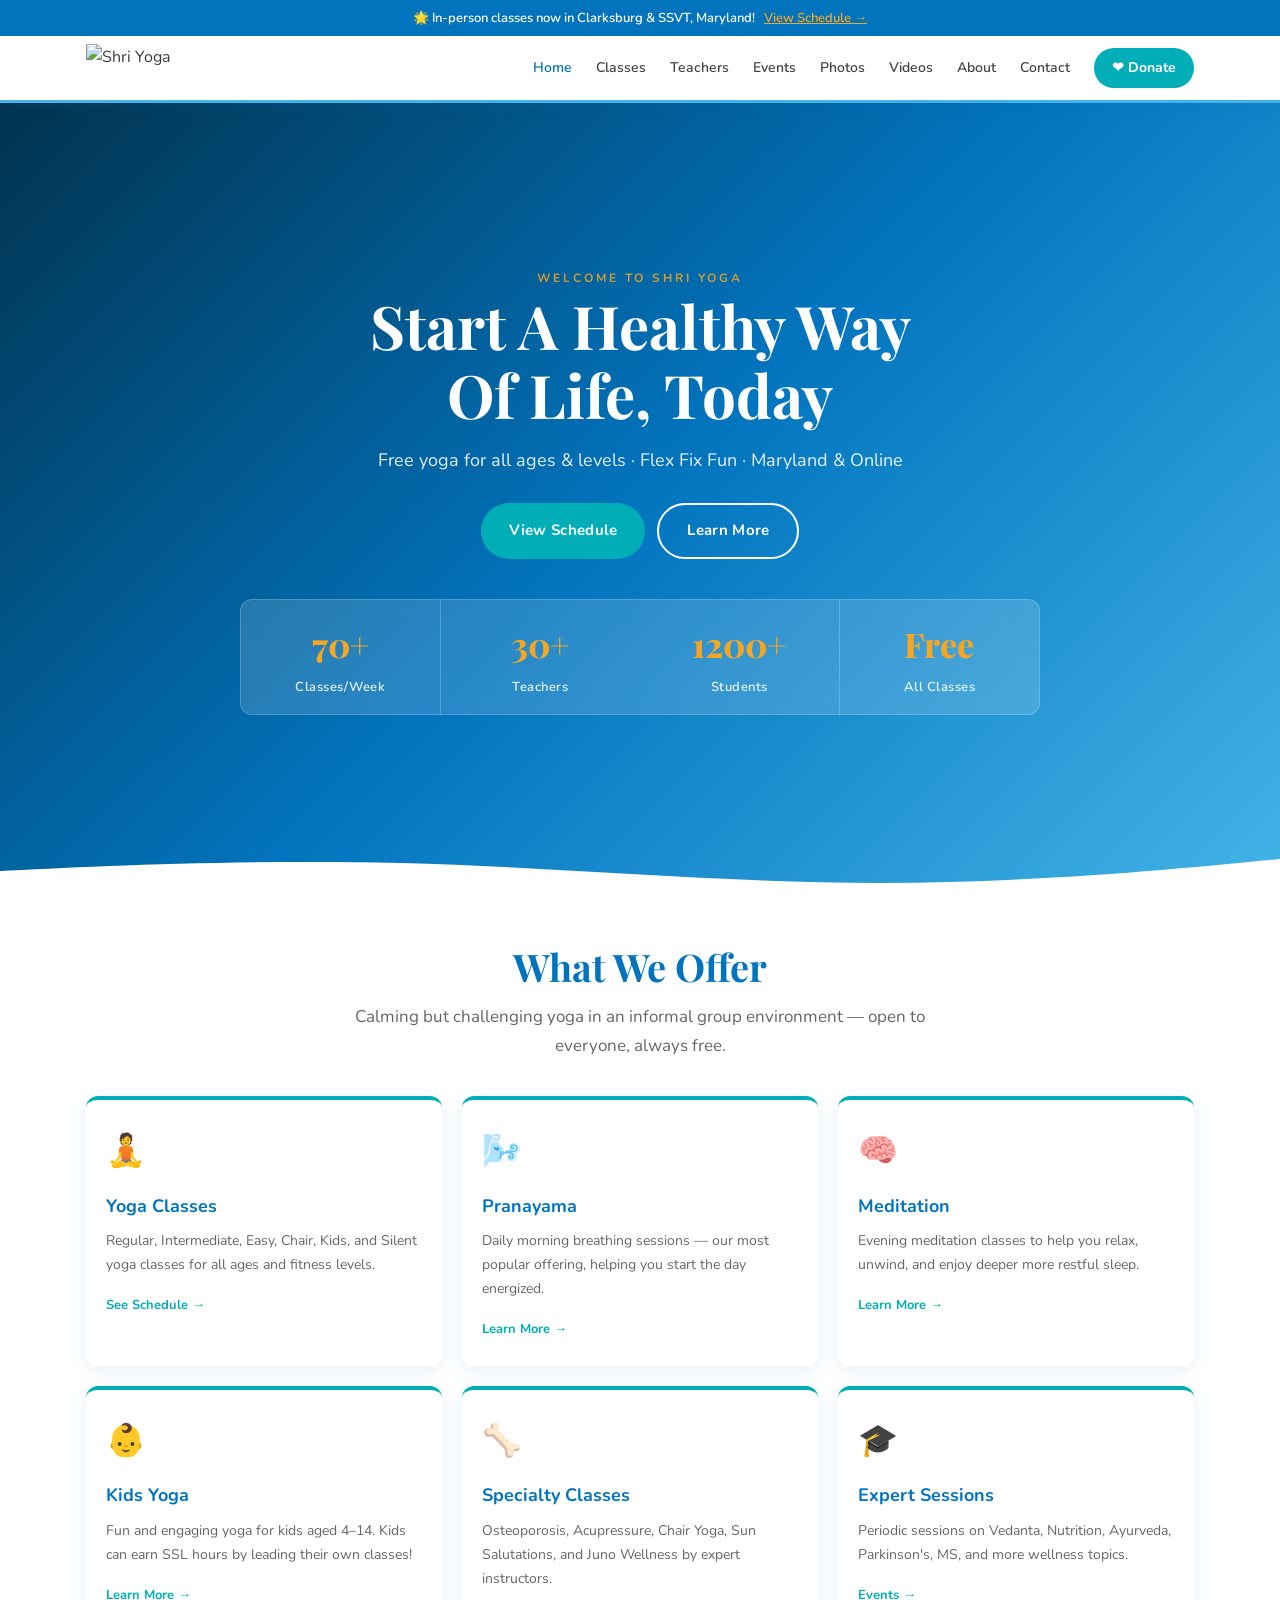
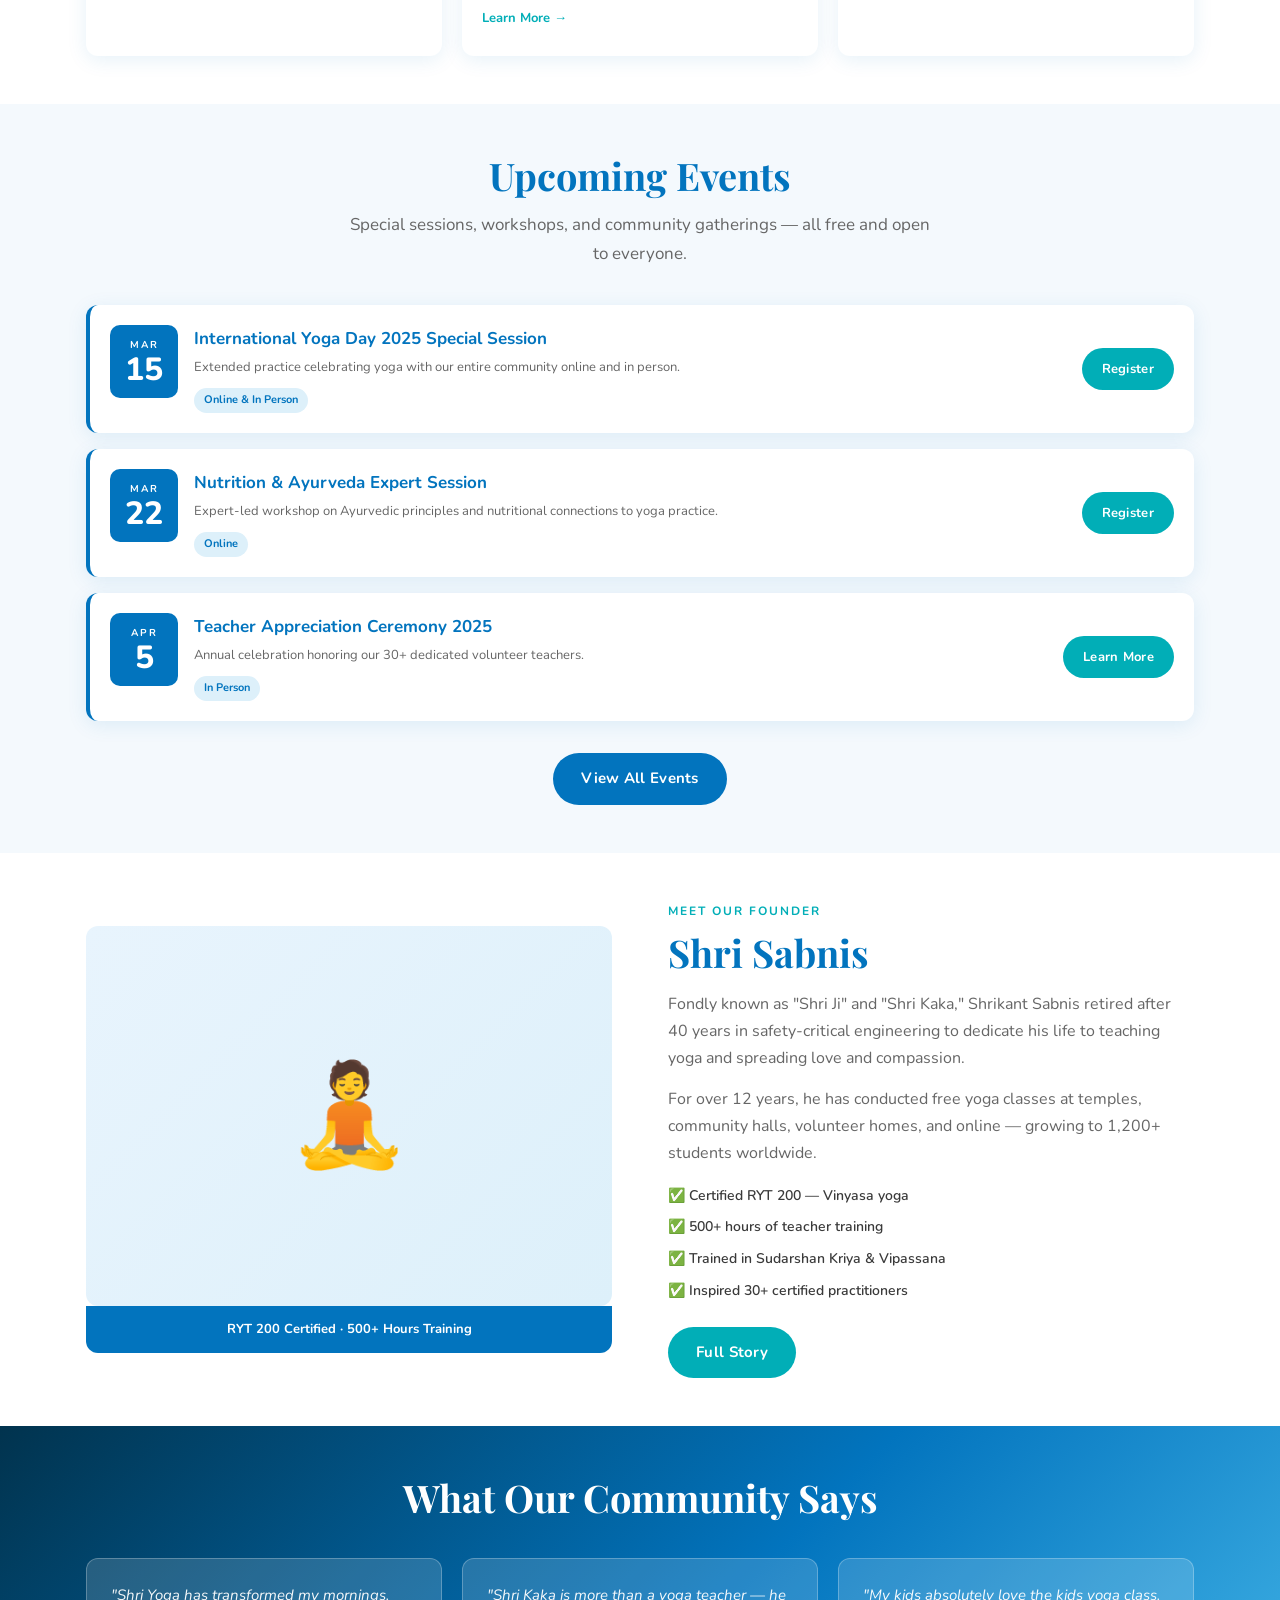
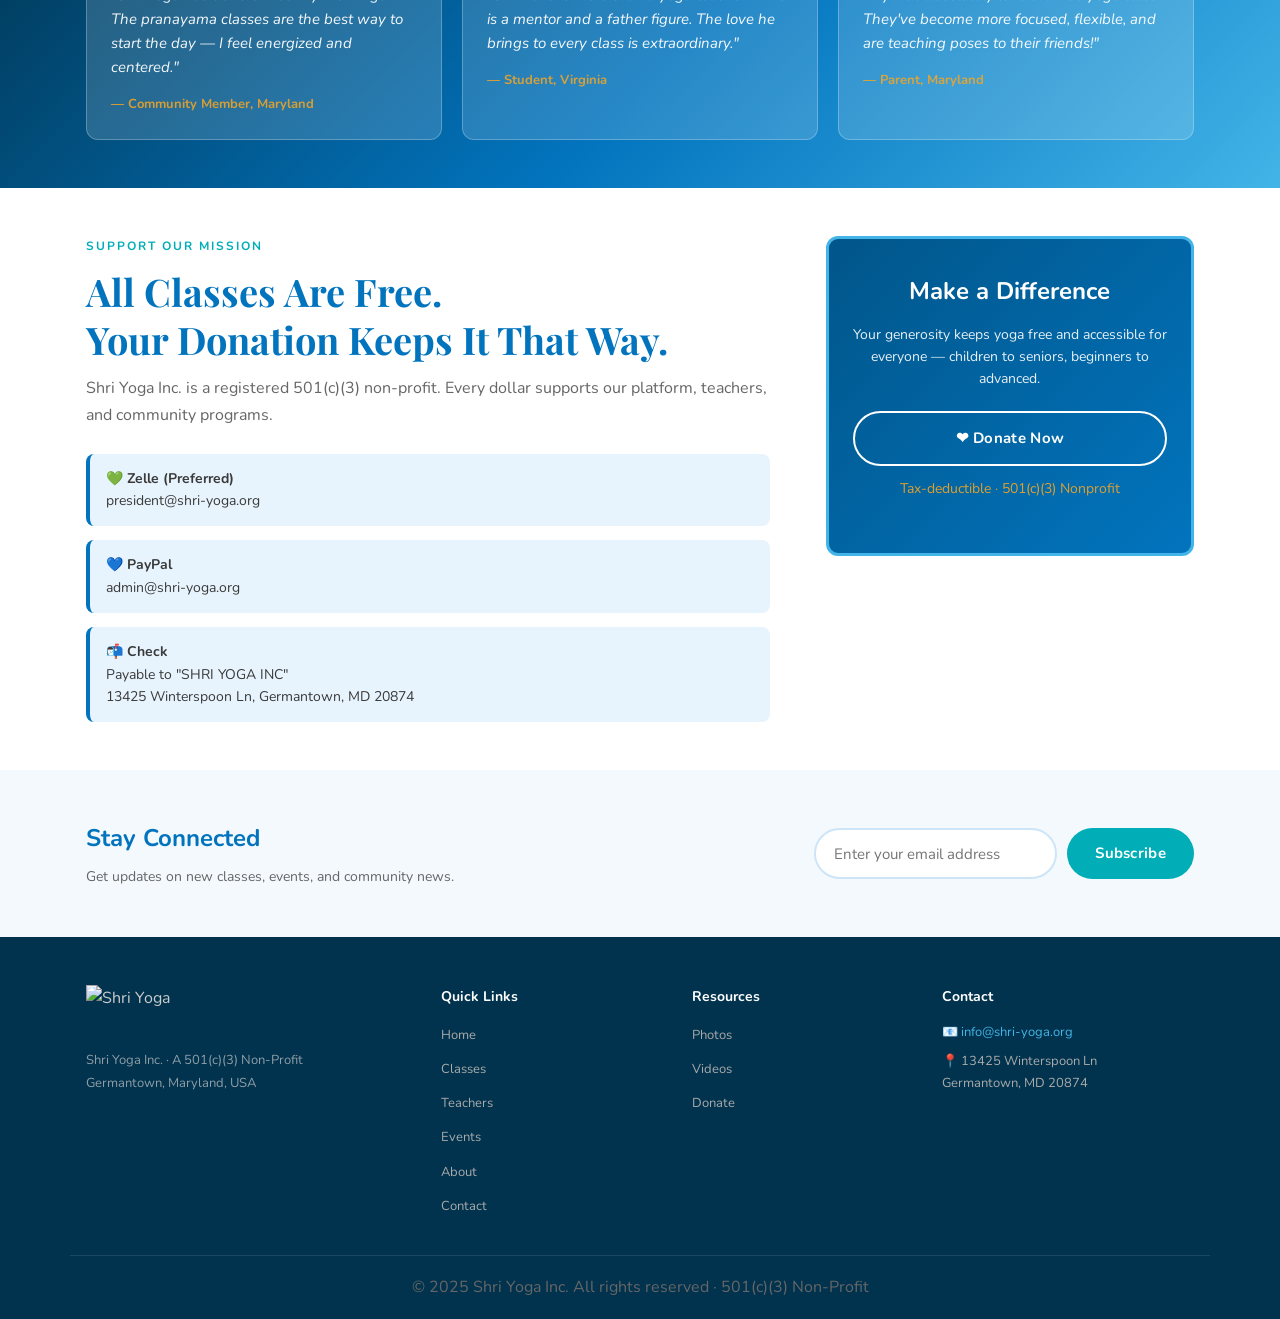
==== index.html @ 31e876ac "Add files via upload" ====
<!DOCTYPE html>
<html lang="en">
<head>
<meta charset="UTF-8">
<meta name="viewport" content="width=device-width, initial-scale=1.0, maximum-scale=5.0">
<meta name="theme-color" content="#0274be">
<title>Home · Flex Fix Fun · Shri Yoga</title>
<link rel="stylesheet" href="styles.css">
<link href="https://fonts.googleapis.com/css2?family=Nunito:wght@400;600;700;800&family=Playfair+Display:wght@400;700&display=swap" rel="stylesheet">

</head>
<body>
<div class="announcement-bar">
  🌟 In-person classes now in Clarksburg &amp; SSVT, Maryland! <a href="classes.html">View Schedule →</a>
</div>
<nav class="navbar" id="navbar">
  <div class="nav-inner">
    <a href="index.html" class="logo"><img src="https://shri-yoga.org/wp-content/uploads/2020/08/ShriYoga-Logo.webp" alt="Shri Yoga"></a>
    <button class="hamburger" id="menuBtn" onclick="toggleMenu()" aria-label="Menu">
      <span></span><span></span><span></span>
    </button>
    <ul class="nav-links" id="navLinks">
      <button class="nav-close" onclick="toggleMenu()">✕</button>
      <li><a href="index.html" onclick="closeMenu()" class="active">Home</a></li><li><a href="classes.html" onclick="closeMenu()">Classes</a></li><li><a href="teachers.html" onclick="closeMenu()">Teachers</a></li><li><a href="events.html" onclick="closeMenu()">Events</a></li><li><a href="photos.html" onclick="closeMenu()">Photos</a></li><li><a href="videos.html" onclick="closeMenu()">Videos</a></li><li><a href="about.html" onclick="closeMenu()">About</a></li><li><a href="contact.html" onclick="closeMenu()">Contact</a></li>
      <li class="nav-donate-li"><a href="index.html#donate" class="nav-donate-btn" onclick="closeMenu()">❤ Donate</a></li>
    </ul>
    <div class="nav-overlay" id="navOverlay" onclick="closeMenu()"></div>
  </div>
</nav>

<section class="hero">
  <div class="hero-content">
    <span class="hero-eyebrow">Welcome to Shri Yoga</span>
    <h1>Start A Healthy Way<br>Of Life, Today</h1>
    <p class="hero-sub">Free yoga for all ages &amp; levels · Flex Fix Fun · Maryland &amp; Online</p>
    <div class="hero-buttons">
      <a href="classes.html" class="btn btn-primary">View Schedule</a>
      <a href="about.html" class="btn btn-outline">Learn More</a>
    </div>
  </div>
  <div class="hero-stats">
    <div class="stat"><span class="stat-num">70+</span><span class="stat-label">Classes/Week</span></div>
    <div class="stat"><span class="stat-num">30+</span><span class="stat-label">Teachers</span></div>
    <div class="stat"><span class="stat-num">1200+</span><span class="stat-label">Students</span></div>
    <div class="stat"><span class="stat-num">Free</span><span class="stat-label">All Classes</span></div>
  </div>
</section>

<section class="section">
  <div class="container">
    <div class="section-header">
      <h2>What We Offer</h2>
      <p>Calming but challenging yoga in an informal group environment — open to everyone, always free.</p>
    </div>
    <div class="card-grid">
      <div class="card"><div class="card-icon">🧘</div><h3>Yoga Classes</h3><p>Regular, Intermediate, Easy, Chair, Kids, and Silent yoga classes for all ages and fitness levels.</p><a href="classes.html" class="card-link">See Schedule →</a></div>
      <div class="card"><div class="card-icon">🌬️</div><h3>Pranayama</h3><p>Daily morning breathing sessions — our most popular offering, helping you start the day energized.</p><a href="classes.html" class="card-link">Learn More →</a></div>
      <div class="card"><div class="card-icon">🧠</div><h3>Meditation</h3><p>Evening meditation classes to help you relax, unwind, and enjoy deeper more restful sleep.</p><a href="classes.html" class="card-link">Learn More →</a></div>
      <div class="card"><div class="card-icon">👶</div><h3>Kids Yoga</h3><p>Fun and engaging yoga for kids aged 4–14. Kids can earn SSL hours by leading their own classes!</p><a href="classes.html" class="card-link">Learn More →</a></div>
      <div class="card"><div class="card-icon">🦴</div><h3>Specialty Classes</h3><p>Osteoporosis, Acupressure, Chair Yoga, Sun Salutations, and Juno Wellness by expert instructors.</p><a href="classes.html" class="card-link">Learn More →</a></div>
      <div class="card"><div class="card-icon">🎓</div><h3>Expert Sessions</h3><p>Periodic sessions on Vedanta, Nutrition, Ayurveda, Parkinson's, MS, and more wellness topics.</p><a href="events.html" class="card-link">Events →</a></div>
    </div>
  </div>
</section>

<section class="section bg-light">
  <div class="container">
    <div class="section-header">
      <h2>Upcoming Events</h2>
      <p>Special sessions, workshops, and community gatherings — all free and open to everyone.</p>
    </div>
    <div class="events-list">
      <div class="event-card">
        <div class="event-date"><span class="event-month">MAR</span><span class="event-day">15</span></div>
        <div class="event-info">
          <h4>International Yoga Day 2025 Special Session</h4>
          <p>Extended practice celebrating yoga with our entire community online and in person.</p>
          <span class="event-tag">Online &amp; In Person</span>
        </div>
        <a href="events.html" class="btn btn-sm btn-primary">Register</a>
      </div>
      <div class="event-card">
        <div class="event-date"><span class="event-month">MAR</span><span class="event-day">22</span></div>
        <div class="event-info">
          <h4>Nutrition &amp; Ayurveda Expert Session</h4>
          <p>Expert-led workshop on Ayurvedic principles and nutritional connections to yoga practice.</p>
          <span class="event-tag">Online</span>
        </div>
        <a href="events.html" class="btn btn-sm btn-primary">Register</a>
      </div>
      <div class="event-card">
        <div class="event-date"><span class="event-month">APR</span><span class="event-day">5</span></div>
        <div class="event-info">
          <h4>Teacher Appreciation Ceremony 2025</h4>
          <p>Annual celebration honoring our 30+ dedicated volunteer teachers.</p>
          <span class="event-tag">In Person</span>
        </div>
        <a href="events.html" class="btn btn-sm btn-primary">Learn More</a>
      </div>
    </div>
    <div class="center-btn"><a href="events.html" class="btn btn-blue">View All Events</a></div>
  </div>
</section>

<section class="section">
  <div class="container">
    <div class="about-split">
      <div class="about-image">
        <div class="about-image-placeholder">🧘</div>
        <div class="about-badge">RYT 200 Certified · 500+ Hours Training</div>
      </div>
      <div class="about-text">
        <span class="eyebrow">Meet Our Founder</span>
        <h2>Shri Sabnis</h2>
        <p>Fondly known as "Shri Ji" and "Shri Kaka," Shrikant Sabnis retired after 40 years in safety-critical engineering to dedicate his life to teaching yoga and spreading love and compassion.</p>
        <p>For over 12 years, he has conducted free yoga classes at temples, community halls, volunteer homes, and online — growing to 1,200+ students worldwide.</p>
        <ul class="about-highlights">
          <li>✅ Certified RYT 200 — Vinyasa yoga</li>
          <li>✅ 500+ hours of teacher training</li>
          <li>✅ Trained in Sudarshan Kriya &amp; Vipassana</li>
          <li>✅ Inspired 30+ certified practitioners</li>
        </ul>
        <a href="about.html" class="btn btn-primary">Full Story</a>
      </div>
    </div>
  </div>
</section>

<section class="section bg-gradient">
  <div class="container">
    <div class="section-header light">
      <h2>What Our Community Says</h2>
    </div>
    <div class="testimonial-grid">
      <div class="testimonial-card"><p>"Shri Yoga has transformed my mornings. The pranayama classes are the best way to start the day — I feel energized and centered."</p><div class="testimonial-author">— Community Member, Maryland</div></div>
      <div class="testimonial-card"><p>"Shri Kaka is more than a yoga teacher — he is a mentor and a father figure. The love he brings to every class is extraordinary."</p><div class="testimonial-author">— Student, Virginia</div></div>
      <div class="testimonial-card"><p>"My kids absolutely love the kids yoga class. They've become more focused, flexible, and are teaching poses to their friends!"</p><div class="testimonial-author">— Parent, Maryland</div></div>
    </div>
  </div>
</section>

<section class="section" id="donate">
  <div class="container">
    <div class="donate-inner">
      <div class="donate-text">
        <span class="eyebrow">Support Our Mission</span>
        <h2>All Classes Are Free.<br>Your Donation Keeps It That Way.</h2>
        <p>Shri Yoga Inc. is a registered 501(c)(3) non-profit. Every dollar supports our platform, teachers, and community programs.</p>
        <div class="donate-methods">
          <div class="donate-method"><strong>💚 Zelle (Preferred)</strong><br>president@shri-yoga.org</div>
          <div class="donate-method"><strong>💙 PayPal</strong><br>admin@shri-yoga.org</div>
          <div class="donate-method"><strong>📬 Check</strong><br>Payable to "SHRI YOGA INC"<br>13425 Winterspoon Ln, Germantown, MD 20874</div>
        </div>
      </div>
      <div>
        <div class="donate-card">
          <h3>Make a Difference</h3>
          <p>Your generosity keeps yoga free and accessible for everyone — children to seniors, beginners to advanced.</p>
          <a href="contact.html" class="btn btn-outline btn-block">❤ Donate Now</a>
          <p class="donate-note">Tax-deductible · 501(c)(3) Nonprofit</p>
        </div>
      </div>
    </div>
  </div>
</section>

<section class="section bg-light">
  <div class="container">
    <div class="newsletter-inner">
      <div>
        <h3>Stay Connected</h3>
        <p>Get updates on new classes, events, and community news.</p>
      </div>
      <form class="newsletter-form" onsubmit="return false;">
        <input type="email" placeholder="Enter your email address" required>
        <a href="#" class="btn btn-primary">Subscribe</a>
      </form>
    </div>
  </div>
</section>


<footer class="footer">
  <div class="container footer-grid">
    <div class="footer-brand">
      <img src="https://shri-yoga.org/wp-content/uploads/2020/08/ShriYoga-Logo.webp" alt="Shri Yoga">
      <p>Shri Yoga Inc. · A 501(c)(3) Non-Profit<br>Germantown, Maryland, USA</p>
    </div>
    <div class="footer-links">
      <h4>Quick Links</h4>
      <ul>
        <li><a href="index.html">Home</a></li>
        <li><a href="classes.html">Classes</a></li>
        <li><a href="teachers.html">Teachers</a></li>
        <li><a href="events.html">Events</a></li>
        <li><a href="about.html">About</a></li>
        <li><a href="contact.html">Contact</a></li>
      </ul>
    </div>
    <div class="footer-links">
      <h4>Resources</h4>
      <ul>
        <li><a href="photos.html">Photos</a></li>
        <li><a href="videos.html">Videos</a></li>
        <li><a href="index.html#donate">Donate</a></li>
      </ul>
    </div>
    <div class="footer-contact">
      <h4>Contact</h4>
      <p>📧 <a href="mailto:info@shri-yoga.org">info@shri-yoga.org</a></p>
      <p>📍 13425 Winterspoon Ln<br>Germantown, MD 20874</p>
    </div>
  </div>
  <div class="footer-bottom">
    <p>© 2025 Shri Yoga Inc. All rights reserved · 501(c)(3) Non-Profit</p>
  </div>
</footer>
<script>
function toggleMenu() {
  const links = document.getElementById('navLinks');
  const overlay = document.getElementById('navOverlay');
  const btn = document.getElementById('menuBtn');
  const open = links.classList.toggle('open');
  overlay.classList.toggle('open', open);
  btn.classList.toggle('active', open);
  document.body.classList.toggle('menu-open', open);
}
function closeMenu() {
  document.getElementById('navLinks').classList.remove('open');
  document.getElementById('navOverlay').classList.remove('open');
  document.getElementById('menuBtn').classList.remove('active');
  document.body.classList.remove('menu-open');
}
</script>
</body></html>
---- styles.css ----
/* ===========================================
   SHRI YOGA - MOBILE-FIRST RESPONSIVE CSS
   Colors: Primary #0274be | Cyan #01aeb7 | Sky #43b4e7
   =========================================== */

/* --- Reset --- */
*,*::before,*::after{box-sizing:border-box;margin:0;padding:0}
html{scroll-behavior:smooth;-webkit-text-size-adjust:100%}
body{font-family:'Nunito',sans-serif;color:#3a3a3a;background:#fff;line-height:1.7;overflow-x:hidden}
img{max-width:100%;height:auto;display:block}
a{text-decoration:none;color:inherit}
ul{list-style:none}
button{cursor:pointer}

/* --- CSS Variables --- */
:root{
  --primary:#0274be;
  --primary-dark:#01568a;
  --primary-xdark:#01334e;
  --primary-light:#e8f4fd;
  --cyan:#01aeb7;
  --cyan-dark:#018a92;
  --cyan-light:#e0f7f8;
  --sky:#43b4e7;
  --sky-light:#ddf0fa;
  --orange:#f5a623;
  --green:#5baa4a;
  --text:#3a3a3a;
  --text-light:#666;
  --bg-light:#f4f9fd;
  --white:#fff;
  --radius:12px;
  --radius-sm:8px;
  --shadow:0 4px 20px rgba(2,116,190,0.10);
  --shadow-md:0 8px 32px rgba(2,116,190,0.15);
  --nav-h:64px;
}

/* --- Utilities --- */
.container{width:100%;max-width:1140px;margin:0 auto;padding:0 16px}
.section{padding:48px 0}
.bg-light{background:var(--bg-light)}
.bg-gradient{background:linear-gradient(135deg,var(--primary-xdark) 0%,var(--primary) 55%,var(--sky) 100%);color:#fff}
.text-center{text-align:center}
.center-btn{text-align:center;margin-top:32px}
.eyebrow{font-size:12px;font-weight:700;letter-spacing:2px;text-transform:uppercase;color:var(--cyan);margin-bottom:8px;display:block}

/* --- Typography (fluid) --- */
h1{font-family:'Playfair Display',serif;font-size:clamp(28px,7vw,60px);line-height:1.15}
h2{font-family:'Playfair Display',serif;font-size:clamp(22px,5vw,38px);color:var(--primary);line-height:1.25}
h3{font-size:clamp(18px,4vw,24px);font-weight:700}
h4{font-size:clamp(15px,3.5vw,20px);font-weight:700}
p{font-size:clamp(14px,2.5vw,16px)}

/* --- Buttons --- */
.btn{display:inline-flex;align-items:center;justify-content:center;padding:13px 28px;border-radius:50px;font-weight:700;font-size:15px;letter-spacing:0.3px;transition:all .3s;border:none;min-height:48px;white-space:nowrap}
.btn-primary{background:var(--cyan);color:#fff}
.btn-primary:hover{background:var(--cyan-dark);transform:translateY(-2px);box-shadow:0 6px 20px rgba(1,174,183,.35)}
.btn-blue{background:var(--primary);color:#fff}
.btn-blue:hover{background:var(--primary-dark);transform:translateY(-2px);box-shadow:0 6px 20px rgba(2,116,190,.35)}
.btn-outline{background:transparent;color:#fff;border:2px solid #fff}
.btn-outline:hover{background:#fff;color:var(--primary)}
.btn-outline-blue{background:transparent;color:var(--primary);border:2px solid var(--primary)}
.btn-outline-blue:hover{background:var(--primary);color:#fff}
.btn-sm{padding:10px 20px;font-size:13px;min-height:40px}
.btn-block{width:100%;display:flex}

/* --- Section Header --- */
.section-header{text-align:center;margin-bottom:36px}
.section-header h2{margin-bottom:12px}
.section-header p{color:var(--text-light);max-width:580px;margin:0 auto;font-size:clamp(14px,2.5vw,17px)}
.section-header.light h2{color:#fff}
.section-header.light p{color:rgba(255,255,255,.85)}

/* =====================
   ANNOUNCEMENT BAR
   ===================== */
.announcement-bar{background:var(--primary);color:#fff;text-align:center;padding:9px 16px;font-size:13px;font-weight:600;line-height:1.4}
.announcement-bar a{color:var(--orange);text-decoration:underline;margin-left:6px}

/* =====================
   NAVBAR - MOBILE FIRST
   ===================== */
.navbar{position:sticky;top:0;z-index:1000;background:#fff;box-shadow:0 2px 12px rgba(2,116,190,.12);border-bottom:3px solid var(--sky)}
.nav-inner{display:flex;align-items:center;justify-content:space-between;height:var(--nav-h);padding:0 16px;max-width:1140px;margin:0 auto}
.logo img{height:48px;width:auto}

/* Hamburger button */
.hamburger{display:flex;flex-direction:column;justify-content:space-between;width:32px;height:22px;background:none;border:none;padding:0;z-index:1100}
.hamburger span{display:block;height:3px;width:100%;background:var(--primary);border-radius:3px;transition:all .3s}
.hamburger.active span:nth-child(1){transform:translateY(9.5px) rotate(45deg)}
.hamburger.active span:nth-child(2){opacity:0;transform:scaleX(0)}
.hamburger.active span:nth-child(3){transform:translateY(-9.5px) rotate(-45deg)}

/* Nav overlay */
.nav-overlay{display:none;position:fixed;inset:0;background:rgba(0,0,0,.5);z-index:998;backdrop-filter:blur(2px)}
.nav-overlay.open{display:block}

/* Nav links - mobile drawer */
.nav-links{position:fixed;top:0;right:-100%;width:min(280px,80vw);height:100vh;background:#fff;z-index:999;flex-direction:column;padding:80px 24px 40px;gap:0;transition:right .3s cubic-bezier(.4,0,.2,1);overflow-y:auto;box-shadow:-4px 0 20px rgba(0,0,0,.12)}
.nav-links.open{right:0}
.nav-close{position:absolute;top:20px;right:20px;background:none;border:none;font-size:24px;color:var(--text);cursor:pointer;padding:4px;line-height:1}
.nav-links li{border-bottom:1px solid #f0f0f0}
.nav-links a{display:block;padding:14px 4px;font-size:16px;font-weight:600;color:#444;transition:color .2s}
.nav-links a:hover,.nav-links a.active{color:var(--primary)}
.nav-donate-li{border-bottom:none!important;margin-top:20px}
.nav-donate-btn{background:var(--cyan)!important;color:#fff!important;border-radius:50px;padding:13px 20px!important;text-align:center;font-weight:700!important;display:block}

body.menu-open{overflow:hidden}

/* Desktop nav */
@media(min-width:900px){
  .hamburger{display:none}
  .nav-overlay{display:none!important}
  .nav-close{display:none}
  .nav-links{position:static;width:auto;height:auto;background:none;flex-direction:row;padding:0;gap:24px;transition:none;overflow:visible;box-shadow:none;align-items:center;display:flex}
  .nav-links li{border:none}
  .nav-links a{padding:6px 0;font-size:14px}
  .nav-donate-li{margin-top:0}
  .nav-donate-btn{padding:8px 18px!important;font-size:14px!important}
}

/* =====================
   HERO
   ===================== */
.hero{position:relative;background:linear-gradient(135deg,var(--primary-xdark) 0%,var(--primary) 50%,var(--sky) 100%);min-height:90vh;display:flex;flex-direction:column;align-items:center;justify-content:center;text-align:center;color:#fff;overflow:hidden;padding:60px 16px 80px}
.hero::after{content:'';position:absolute;bottom:0;left:0;right:0;height:60px;background:url("data:image/svg+xml,%3Csvg xmlns='http://www.w3.org/2000/svg' viewBox='0 0 1440 60'%3E%3Cpath fill='%23ffffff' d='M0,40L80,36C160,32,320,24,480,28C640,32,800,48,960,48C1120,48,1280,32,1360,24L1440,16L1440,60L0,60Z'/%3E%3C/svg%3E") bottom/cover no-repeat}
.hero-content{position:relative;z-index:1;max-width:720px;width:100%}
.hero-eyebrow{font-size:12px;font-weight:700;letter-spacing:3px;text-transform:uppercase;opacity:.85;margin-bottom:12px;color:var(--orange)}
.hero h1{margin-bottom:16px}
.hero-sub{font-size:clamp(14px,3vw,18px);opacity:.9;margin-bottom:28px}
.hero-buttons{display:flex;gap:12px;justify-content:center;flex-wrap:wrap}
.hero-stats{position:relative;z-index:1;display:grid;grid-template-columns:1fr 1fr;gap:0;background:rgba(255,255,255,.15);backdrop-filter:blur(10px);border-radius:var(--radius);margin-top:40px;overflow:hidden;border:1px solid rgba(255,255,255,.2);width:100%;max-width:480px}
.stat{padding:16px 12px;text-align:center;border-right:1px solid rgba(255,255,255,.2);border-bottom:1px solid rgba(255,255,255,.2);display:flex;flex-direction:column;gap:2px}
.stat:nth-child(2n){border-right:none}
.stat:nth-child(3),.stat:nth-child(4){border-bottom:none}
.stat-num{font-size:clamp(24px,6vw,34px);font-weight:800;font-family:'Playfair Display',serif;color:var(--orange)}
.stat-label{font-size:11px;opacity:.9;font-weight:600;letter-spacing:.5px}
@media(min-width:768px){
  .hero{min-height:88vh}
  .hero-stats{grid-template-columns:repeat(4,1fr);max-width:800px}
  .stat{border-right:1px solid rgba(255,255,255,.2);border-bottom:none}
  .stat:last-child{border-right:none}
  .stat-label{font-size:13px}
}

/* =====================
   CARDS GRID
   ===================== */
.card-grid{display:grid;grid-template-columns:1fr;gap:20px}
@media(min-width:500px){.card-grid{grid-template-columns:1fr 1fr}}
@media(min-width:900px){.card-grid{grid-template-columns:repeat(3,1fr)}}
.card{background:#fff;border-radius:var(--radius);padding:24px 20px;box-shadow:var(--shadow);transition:transform .3s,box-shadow .3s;border-top:4px solid var(--cyan)}
.card:hover{transform:translateY(-5px);box-shadow:var(--shadow-md)}
.card-icon{font-size:32px;margin-bottom:12px}
.card h3{font-size:18px;font-weight:700;margin-bottom:8px;color:var(--primary)}
.card p{font-size:14px;color:var(--text-light);margin-bottom:14px}
.card-link{color:var(--cyan);font-weight:700;font-size:13px}

/* =====================
   EVENTS LIST
   ===================== */
.events-list{display:flex;flex-direction:column;gap:16px}
.event-card{background:#fff;border-radius:var(--radius);padding:20px;box-shadow:var(--shadow);display:flex;gap:16px;align-items:flex-start;border-left:4px solid var(--primary)}
.event-date{min-width:58px;text-align:center;background:var(--primary);color:#fff;border-radius:10px;padding:10px 8px;display:flex;flex-direction:column;flex-shrink:0}
.event-month{font-size:10px;font-weight:700;letter-spacing:2px;text-transform:uppercase}
.event-day{font-size:28px;font-weight:800;line-height:1}
.event-info{flex:1;min-width:0}
.event-info h4{font-size:15px;font-weight:700;margin-bottom:4px;color:var(--primary)}
.event-info p{font-size:13px;color:var(--text-light);margin-bottom:8px;line-height:1.5}
.event-tag{display:inline-block;background:var(--sky-light);color:var(--primary);font-size:11px;font-weight:700;padding:3px 10px;border-radius:50px}
.event-card .btn-sm{flex-shrink:0;align-self:center}
@media(min-width:640px){
  .event-date{min-width:68px;padding:12px}
  .event-day{font-size:32px}
  .event-info h4{font-size:17px}
}

/* =====================
   ABOUT SPLIT
   ===================== */
.about-split{display:grid;grid-template-columns:1fr;gap:40px;align-items:center}
@media(min-width:768px){.about-split{grid-template-columns:1fr 1fr;gap:56px}}
.about-image{position:relative}
.about-image-placeholder{width:100%;min-height:280px;background:linear-gradient(135deg,var(--primary-light),var(--sky-light));border-radius:var(--radius);display:flex;align-items:center;justify-content:center;font-size:80px}
@media(min-width:768px){.about-image-placeholder{min-height:380px;font-size:100px}}
.about-badge{background:var(--primary);color:#fff;text-align:center;padding:12px 16px;border-radius:0 0 var(--radius) var(--radius);font-weight:700;font-size:13px;width:100%}
.about-text h2{margin-bottom:14px}
.about-text p{color:var(--text-light);margin-bottom:14px}
.about-highlights{margin:16px 0 24px;display:flex;flex-direction:column;gap:8px}
.about-highlights li{font-size:14px;font-weight:600}

/* =====================
   TESTIMONIALS
   ===================== */
.testimonial-grid{display:grid;grid-template-columns:1fr;gap:20px}
@media(min-width:768px){.testimonial-grid{grid-template-columns:repeat(3,1fr)}}
.testimonial-card{background:rgba(255,255,255,.15);border-radius:var(--radius);padding:24px;border:1px solid rgba(255,255,255,.25)}
.testimonial-card p{font-size:15px;font-style:italic;opacity:.95;margin-bottom:14px;line-height:1.6}
.testimonial-author{font-weight:700;font-size:13px;opacity:.85;color:var(--orange)}

/* =====================
   DONATE
   ===================== */
.donate-inner{display:grid;grid-template-columns:1fr;gap:40px}
@media(min-width:768px){.donate-inner{grid-template-columns:1.3fr 0.7fr;gap:56px;align-items:start}}
.donate-text h2{margin:12px 0}
.donate-text p{color:var(--text-light);margin-bottom:24px}
.donate-methods{display:flex;flex-direction:column;gap:14px}
.donate-method{background:var(--primary-light);border-radius:var(--radius-sm);border-left:4px solid var(--primary);padding:14px 16px;font-size:14px;line-height:1.6}
.donate-card{background:linear-gradient(135deg,var(--primary-dark),var(--primary));color:#fff;border-radius:var(--radius);padding:32px 24px;text-align:center;border:3px solid var(--sky)}
@media(min-width:768px){.donate-card{position:sticky;top:calc(var(--nav-h) + 20px)}}
.donate-card h3{margin-bottom:12px}
.donate-card p{opacity:.9;margin-bottom:20px;line-height:1.6;font-size:14px}
.donate-note{font-size:12px;opacity:.75;margin-top:12px;color:var(--orange)}

/* =====================
   NEWSLETTER
   ===================== */
.newsletter-inner{display:flex;flex-direction:column;gap:20px}
@media(min-width:768px){.newsletter-inner{flex-direction:row;align-items:center;justify-content:space-between;gap:40px}}
.newsletter-inner h3{margin-bottom:6px;color:var(--primary)}
.newsletter-inner p{color:var(--text-light);font-size:14px}
.newsletter-form{display:flex;flex-direction:column;gap:10px;width:100%}
@media(min-width:768px){.newsletter-form{flex-direction:row;min-width:380px;width:auto}}
.newsletter-form input{flex:1;padding:12px 18px;border:2px solid #cde5f7;border-radius:50px;font-size:15px;font-family:inherit;outline:none;transition:border .2s;width:100%}
.newsletter-form input:focus{border-color:var(--primary)}
.newsletter-form .btn{width:100%}
@media(min-width:768px){.newsletter-form .btn{width:auto}}

/* =====================
   FOOTER
   ===================== */
.footer{background:var(--primary-xdark);color:#ccc;padding:48px 0 0}
.footer-grid{display:grid;grid-template-columns:1fr 1fr;gap:32px 20px;padding-bottom:36px;border-bottom:1px solid rgba(255,255,255,.1)}
@media(min-width:768px){.footer-grid{grid-template-columns:1.5fr 1fr 1fr 1.2fr;gap:40px}}
.footer-brand img{height:52px;margin-bottom:12px}
.footer-brand p{font-size:13px;line-height:1.8;opacity:.7}
.footer-links h4,.footer-contact h4{font-size:14px;font-weight:700;color:#fff;margin-bottom:12px}
.footer-links ul{display:flex;flex-direction:column;gap:7px}
.footer-links a{font-size:13px;color:#aaa;transition:color .2s}
.footer-links a:hover{color:var(--sky)}
.footer-contact p{font-size:13px;margin-bottom:7px;color:#aaa}
.footer-contact a{color:var(--sky)}
.footer-bottom{padding:18px 16px;text-align:center;font-size:12px;color:#666}

/* =====================
   PAGE HERO
   ===================== */
.page-hero{background:linear-gradient(135deg,var(--primary-xdark) 0%,var(--primary) 60%,var(--sky) 100%);color:#fff;text-align:center;padding:60px 16px 80px;position:relative;overflow:hidden}
.page-hero::after{content:'';position:absolute;bottom:0;left:0;right:0;height:40px;background:url("data:image/svg+xml,%3Csvg xmlns='http://www.w3.org/2000/svg' viewBox='0 0 1440 40'%3E%3Cpath fill='%23ffffff' d='M0,24L80,21C160,18,320,12,480,16C640,20,800,32,960,32C1120,32,1280,20,1360,14L1440,8L1440,40L0,40Z'/%3E%3C/svg%3E") bottom/cover no-repeat}
.page-hero h1{margin-bottom:10px}
.page-hero p{opacity:.88;max-width:560px;margin:0 auto;font-size:clamp(14px,3vw,18px)}

/* =====================
   INFO BANNER
   ===================== */
.info-banner{background:var(--primary-light);border-left:5px solid var(--primary);border-radius:var(--radius-sm);padding:16px 20px;margin-bottom:28px;font-size:14px;line-height:1.6}

/* =====================
   CLASS TYPES GRID
   ===================== */
.class-types{display:grid;grid-template-columns:1fr 1fr;gap:14px;margin-top:28px}
@media(min-width:640px){.class-types{grid-template-columns:repeat(4,1fr)}}
.class-type{background:#fff;border-radius:var(--radius-sm);padding:16px 12px;text-align:center;box-shadow:var(--shadow);border-bottom:3px solid var(--cyan)}
.class-type-icon{font-size:24px;margin-bottom:6px}
.class-type h4{font-size:13px;font-weight:700;margin-bottom:4px;color:var(--primary)}
.class-type p{font-size:12px;color:var(--text-light)}

/* =====================
   SCHEDULE TABLE
   ===================== */
.schedule-overflow{overflow-x:auto;-webkit-overflow-scrolling:touch;border-radius:var(--radius);border:1px solid #dceef8}
.schedule-overflow::-webkit-scrollbar{height:6px}
.schedule-overflow::-webkit-scrollbar-thumb{background:var(--sky);border-radius:3px}
.schedule-table{width:100%;border-collapse:collapse;font-size:12px;min-width:700px}
.schedule-table th{background:var(--primary);color:#fff;padding:10px 8px;text-align:center;white-space:nowrap;font-size:12px}
.schedule-table td{padding:7px 6px;text-align:center;border:1px solid #dceef8;vertical-align:top}
.schedule-table tr:nth-child(even) td{background:var(--bg-light)}
.class-pill{display:inline-block;background:var(--sky-light);color:var(--primary-dark);font-size:10px;font-weight:700;padding:2px 7px;border-radius:50px;margin:2px;white-space:nowrap;line-height:1.4}
.class-pill.cancelled{background:#ffebee;color:#c62828;text-decoration:line-through}

/* =====================
   TEACHERS GRID
   ===================== */
.teachers-grid{display:grid;grid-template-columns:1fr;gap:24px}
@media(min-width:500px){.teachers-grid{grid-template-columns:1fr 1fr}}
@media(min-width:900px){.teachers-grid{grid-template-columns:repeat(3,1fr)}}
.teacher-card{background:#fff;border-radius:var(--radius);box-shadow:var(--shadow);overflow:hidden;transition:transform .3s,box-shadow .3s;border-top:4px solid var(--primary)}
.teacher-card:hover{transform:translateY(-5px);box-shadow:var(--shadow-md)}
.teacher-photo{width:100%;height:200px;background:linear-gradient(135deg,var(--primary-light),var(--sky-light));display:flex;align-items:center;justify-content:center;font-size:60px}
.teacher-info{padding:20px}
.teacher-info h3{font-size:18px;font-weight:700;margin-bottom:4px;color:var(--primary)}
.teacher-specialty{color:var(--cyan);font-size:12px;font-weight:700;text-transform:uppercase;letter-spacing:1px;margin-bottom:10px}
.teacher-info p{font-size:13px;color:var(--text-light);line-height:1.6}
.teacher-cert{display:inline-block;background:var(--primary-light);color:var(--primary);font-size:11px;font-weight:700;padding:3px 10px;border-radius:50px;margin-top:10px}

/* =====================
   EVENTS FULL
   ===================== */
.events-full{display:flex;flex-direction:column;gap:20px}
.event-full-card{background:#fff;border-radius:var(--radius);box-shadow:var(--shadow);padding:20px;border-left:5px solid var(--primary)}
.event-full-layout{display:flex;gap:16px;align-items:flex-start;margin-bottom:14px}
.event-full-date{text-align:center;flex-shrink:0;width:60px}
.event-full-date .month{font-size:10px;font-weight:700;letter-spacing:2px;color:var(--cyan);text-transform:uppercase}
.event-full-date .day{font-size:36px;font-weight:800;line-height:1;color:var(--primary);font-family:'Playfair Display',serif}
.event-full-date .year{font-size:12px;color:#999}
.event-full-info h3{font-size:clamp(15px,3vw,20px);font-weight:700;margin-bottom:6px;color:var(--primary)}
.event-full-info p{font-size:13px;color:#666;line-height:1.5;margin-bottom:10px}
.event-meta{display:flex;gap:8px;flex-wrap:wrap;margin-bottom:14px}
.meta-tag{font-size:11px;font-weight:600;padding:4px 10px;border-radius:50px}
.tag-location{background:var(--sky-light);color:var(--primary)}
.tag-type{background:#fff8e1;color:#b45309}
.tag-free{background:#e8f5e9;color:#2e7d32}
.past-badge{background:#eee;color:#888;font-size:11px;font-weight:700;padding:4px 10px;border-radius:50px}

/* =====================
   MISSION GRID
   ===================== */
.mission-grid{display:grid;grid-template-columns:1fr;gap:20px;margin-top:36px}
@media(min-width:640px){.mission-grid{grid-template-columns:repeat(3,1fr)}}
.mission-card{text-align:center;padding:28px 20px;border-radius:var(--radius);background:#fff;box-shadow:var(--shadow);border-top:4px solid var(--primary)}
.mission-icon{font-size:36px;margin-bottom:12px}
.mission-card h3{font-size:18px;font-weight:700;margin-bottom:8px;color:var(--primary)}
.mission-card p{font-size:13px;color:var(--text-light)}

/* =====================
   TIMELINE
   ===================== */
.timeline{position:relative;padding-left:28px}
.timeline::before{content:'';position:absolute;left:7px;top:0;bottom:0;width:3px;background:var(--sky-light)}
.timeline-item{position:relative;padding-bottom:32px}
.timeline-dot{position:absolute;left:-24px;top:4px;width:16px;height:16px;background:var(--primary);border-radius:50%;border:3px solid #fff;box-shadow:0 0 0 3px var(--sky)}
.timeline-year{font-size:11px;font-weight:700;color:var(--cyan);letter-spacing:1px;text-transform:uppercase;margin-bottom:4px}
.timeline-item h4{font-size:16px;font-weight:700;margin-bottom:4px;color:var(--primary)}
.timeline-item p{font-size:14px;color:var(--text-light)}

/* =====================
   CONTACT
   ===================== */
.contact-grid{display:grid;grid-template-columns:1fr;gap:32px}
@media(min-width:768px){.contact-grid{grid-template-columns:1fr 1fr;gap:48px}}
.contact-form-wrap{background:#fff;border-radius:var(--radius);padding:28px 24px;box-shadow:var(--shadow)}
@media(min-width:768px){.contact-form-wrap{padding:36px}}
.form-group{margin-bottom:18px}
.form-group label{display:block;font-weight:700;font-size:13px;margin-bottom:6px;color:#444}
.form-group input,.form-group select,.form-group textarea{width:100%;padding:12px 14px;border:2px solid #cde5f7;border-radius:var(--radius-sm);font-size:15px;font-family:inherit;outline:none;transition:border .2s;-webkit-appearance:none;appearance:none}
.form-group input:focus,.form-group select:focus,.form-group textarea:focus{border-color:var(--primary)}
.form-group textarea{min-height:120px;resize:vertical}
.contact-info-cards{display:flex;flex-direction:column;gap:14px}
.contact-info-card{background:#fff;border-radius:var(--radius-sm);padding:18px;box-shadow:var(--shadow);display:flex;gap:14px;align-items:flex-start;border-left:4px solid var(--primary)}
.contact-info-icon{font-size:22px;flex-shrink:0}
.contact-info-card h4{font-size:14px;font-weight:700;margin-bottom:4px;color:var(--primary)}
.contact-info-card p{font-size:13px;color:var(--text-light);line-height:1.6}
.contact-info-card a{color:var(--primary);font-weight:600}

/* =====================
   PHOTOS & VIDEOS
   ===================== */
.photo-gallery{columns:2;gap:12px}
@media(min-width:640px){.photo-gallery{columns:3}}
.photo-item{break-inside:avoid;margin-bottom:12px;border-radius:var(--radius-sm);overflow:hidden;transition:transform .3s}
.photo-item:hover{transform:scale(1.02)}
.photo-placeholder{width:100%;background:linear-gradient(135deg,var(--primary-light),var(--sky-light));display:flex;align-items:center;justify-content:center;font-size:36px;border-radius:var(--radius-sm)}
.photo-filters{display:flex;gap:8px;flex-wrap:wrap;justify-content:center;margin-bottom:28px}
.filter-btn{padding:8px 16px;border-radius:50px;border:2px solid var(--primary);color:var(--primary);font-weight:700;font-size:12px;background:#fff;transition:all .2s;min-height:36px}
.filter-btn.active,.filter-btn:hover{background:var(--primary);color:#fff}

.video-grid{display:grid;grid-template-columns:1fr;gap:20px}
@media(min-width:500px){.video-grid{grid-template-columns:1fr 1fr}}
@media(min-width:900px){.video-grid{grid-template-columns:repeat(3,1fr)}}
.video-card{border-radius:var(--radius);overflow:hidden;box-shadow:var(--shadow);background:#fff;transition:transform .3s;border-top:4px solid var(--cyan)}
.video-card:hover{transform:translateY(-4px);box-shadow:var(--shadow-md)}
.video-thumb{position:relative;padding-bottom:56.25%;background:linear-gradient(135deg,var(--primary-dark),var(--primary))}
.video-play-placeholder{position:absolute;inset:0;display:flex;align-items:center;justify-content:center;flex-direction:column;color:#fff;gap:8px}
.play-btn{width:52px;height:52px;background:rgba(255,255,255,.2);border-radius:50%;display:flex;align-items:center;justify-content:center;font-size:22px;border:3px solid rgba(255,255,255,.6)}
.video-info{padding:16px}
.video-info h4{font-size:15px;font-weight:700;margin-bottom:5px;color:var(--primary)}
.video-info p{font-size:13px;color:var(--text-light)}
.video-tag{display:inline-block;background:var(--primary-light);color:var(--primary);font-size:11px;font-weight:700;padding:3px 10px;border-radius:50px;margin-top:8px}

/* =====================
   CTA BOX
   ===================== */
.cta-box{background:linear-gradient(135deg,var(--primary-dark),var(--primary));border-radius:var(--radius);padding:36px 24px;text-align:center;color:#fff;margin-top:48px}
.cta-box h3{margin-bottom:10px}
.cta-box p{opacity:.9;margin-bottom:20px;font-size:14px;max-width:500px;margin-left:auto;margin-right:auto}

/* =====================
   HELPER BOXES
   ===================== */
.highlight-box{background:var(--primary-light);border-left:5px solid var(--primary);border-radius:var(--radius-sm);padding:20px 24px;border-radius:var(--radius)}
.highlight-box h3{color:var(--primary);margin-bottom:6px}
.highlight-box p{color:#555;font-size:14px}

/* =====================
   ACCESSIBILITY
   ===================== */
:focus-visible{outline:3px solid var(--orange);outline-offset:2px;border-radius:4px}
@media(prefers-reduced-motion:reduce){*{transition:none!important;animation:none!important}}
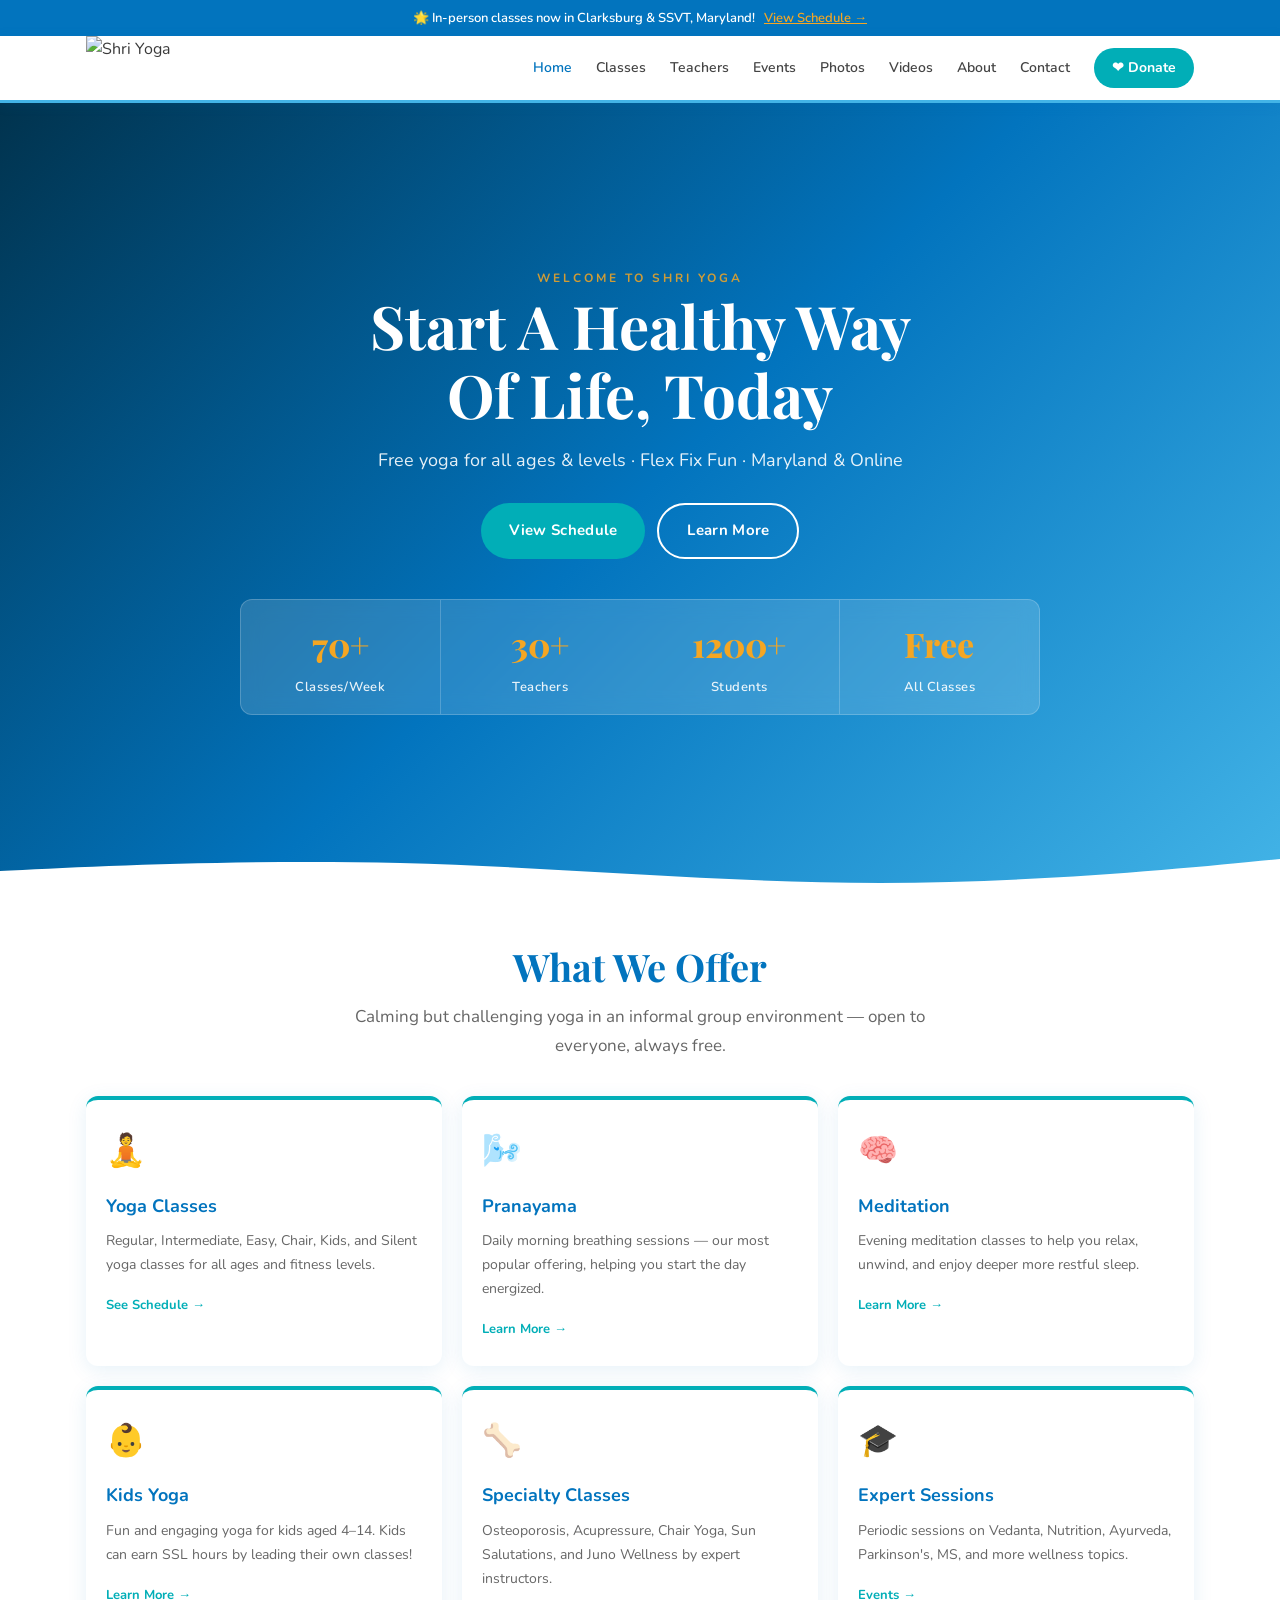
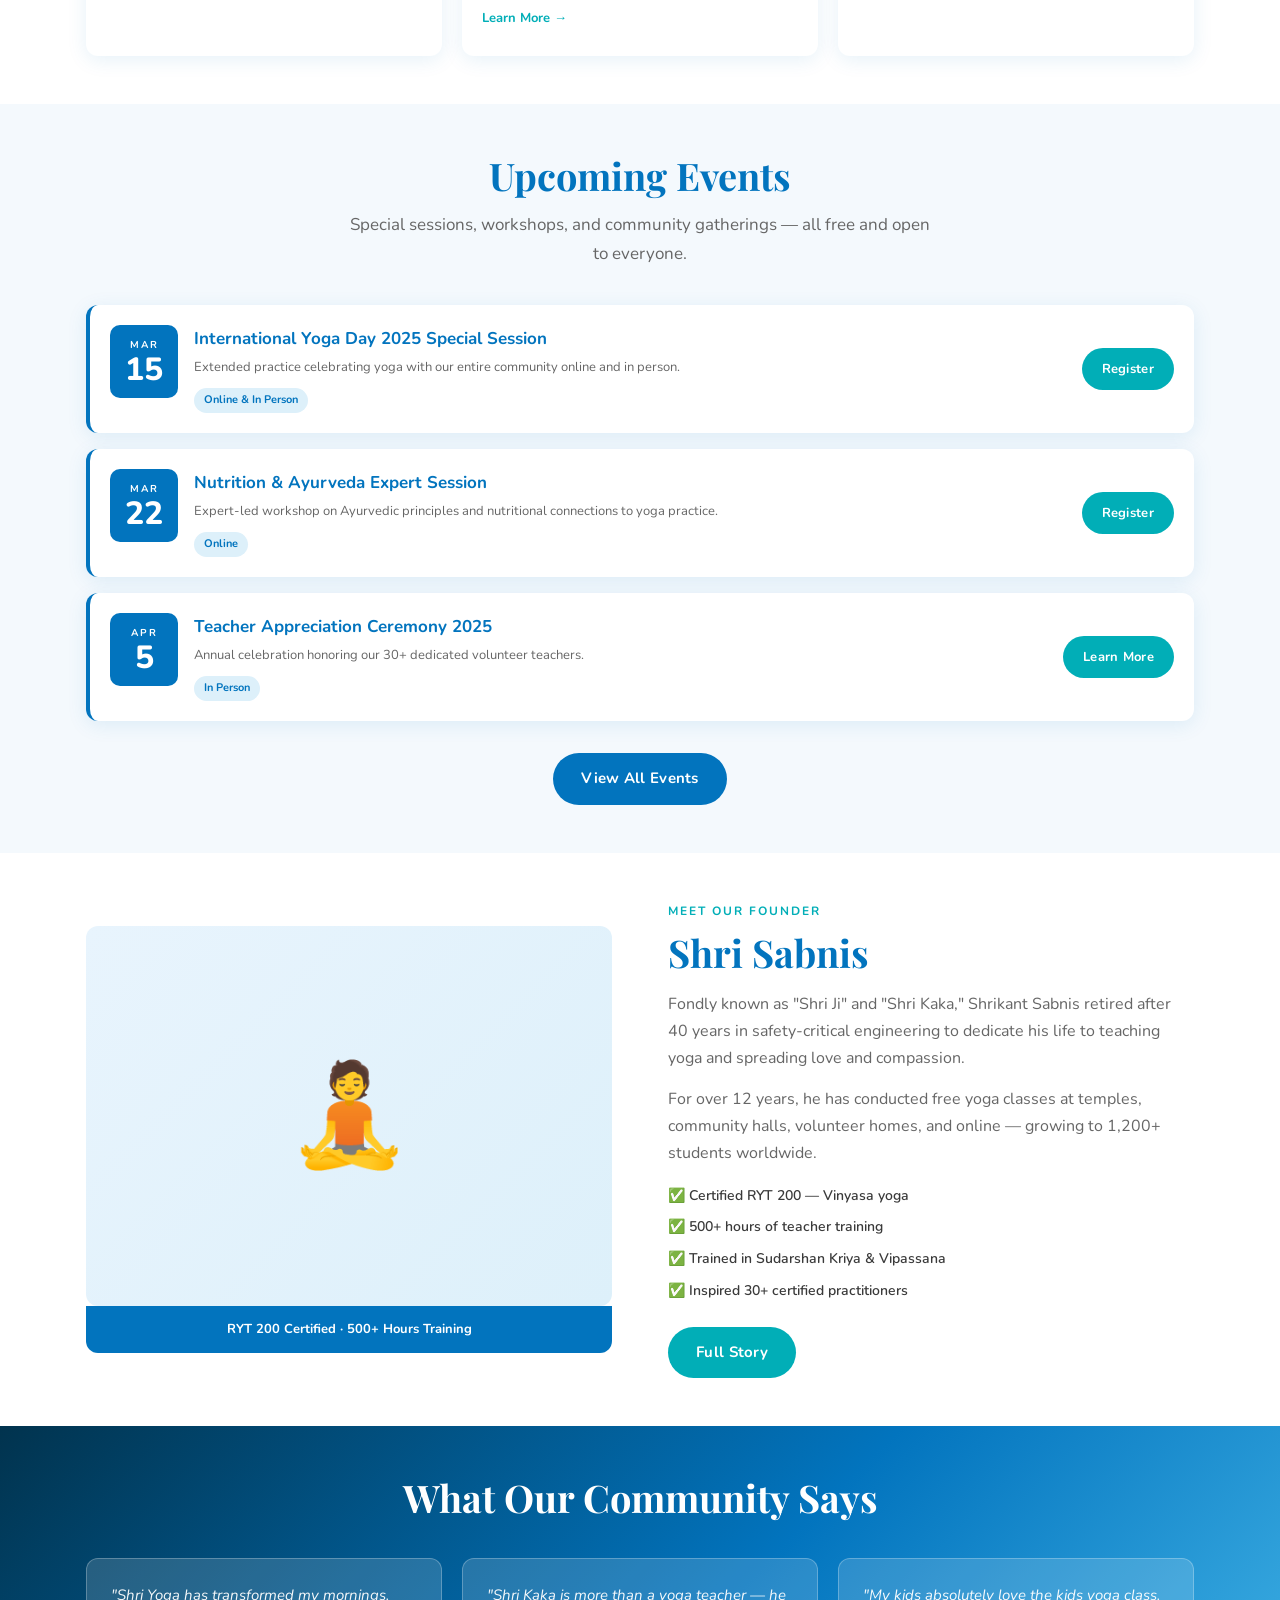
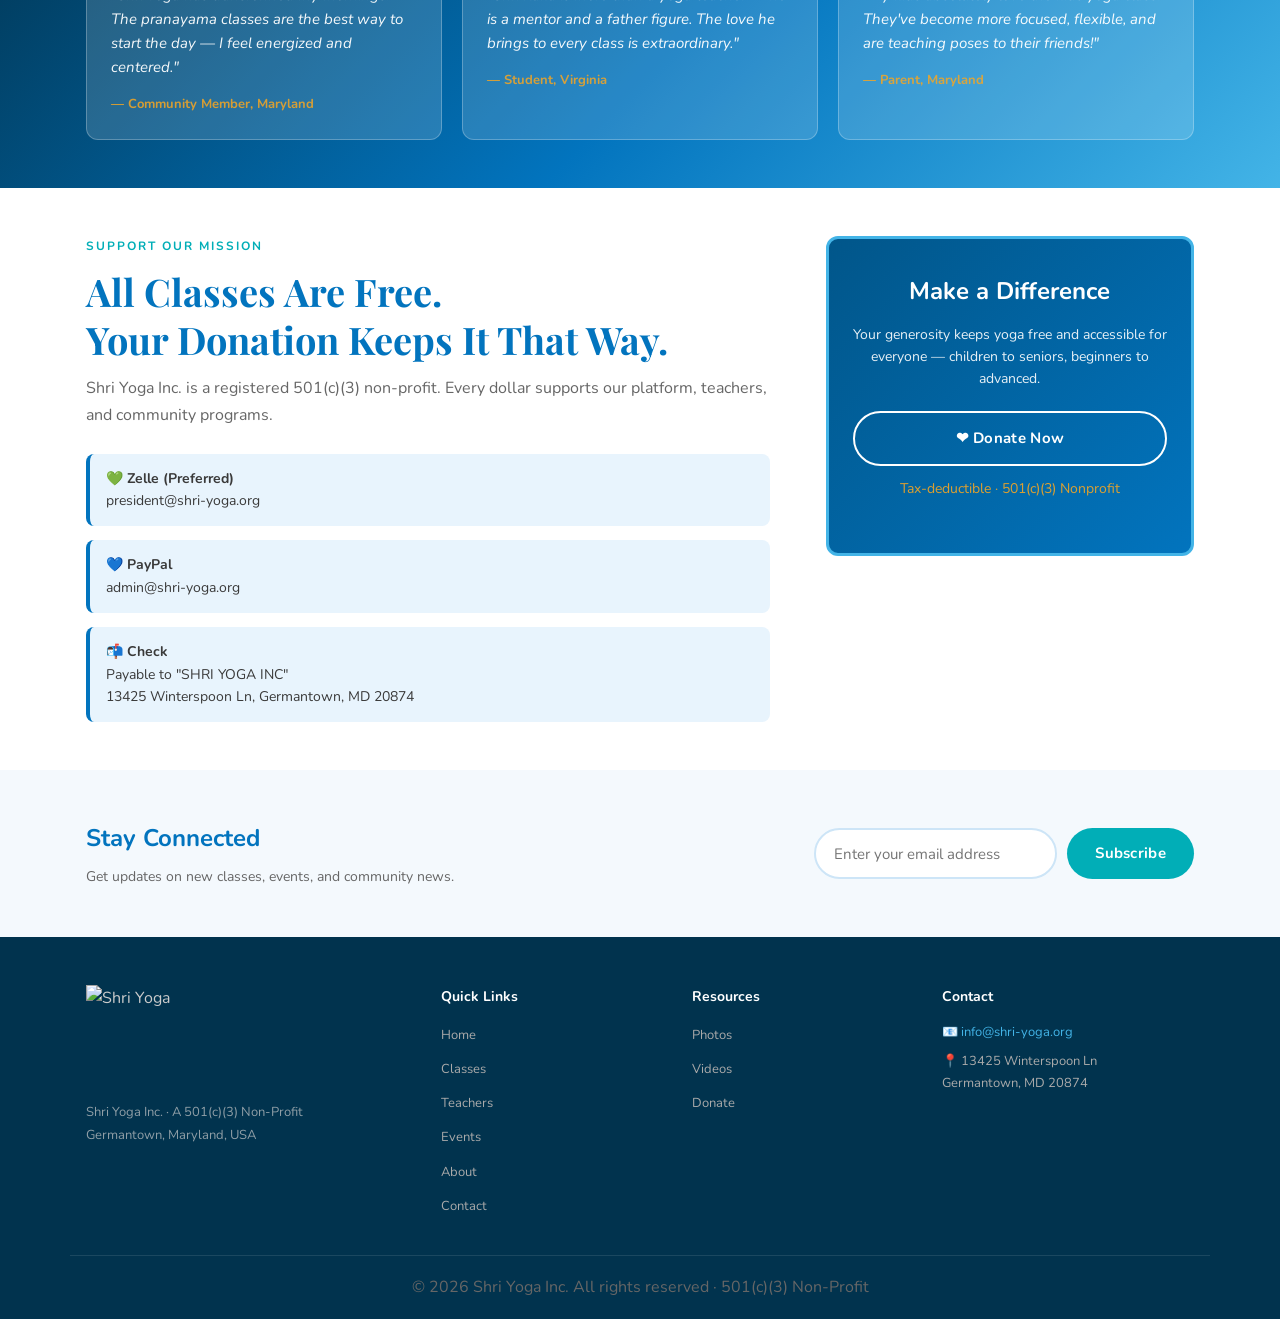
==== commit 010e1be7: "year" ====
--- a/index.html
+++ b/index.html
@@ -212,7 +212,7 @@
     </div>
   </div>
   <div class="footer-bottom">
-    <p>© 2025 Shri Yoga Inc. All rights reserved · 501(c)(3) Non-Profit</p>
+    <p>© 2026 Shri Yoga Inc. All rights reserved · 501(c)(3) Non-Profit</p>
   </div>
 </footer>
 <script>
--- a/styles.css
+++ b/styles.css
@@ -83,7 +83,7 @@
    ===================== */
 .navbar{position:sticky;top:0;z-index:1000;background:#fff;box-shadow:0 2px 12px rgba(2,116,190,.12);border-bottom:3px solid var(--sky)}
 .nav-inner{display:flex;align-items:center;justify-content:space-between;height:var(--nav-h);padding:0 16px;max-width:1140px;margin:0 auto}
-.logo img{height:48px;width:auto}
+.logo img{height:var(--nav-h);width:auto}
 
 /* Hamburger button */
 .hamburger{display:flex;flex-direction:column;justify-content:space-between;width:32px;height:22px;background:none;border:none;padding:0;z-index:1100}
@@ -234,7 +234,7 @@
 .footer{background:var(--primary-xdark);color:#ccc;padding:48px 0 0}
 .footer-grid{display:grid;grid-template-columns:1fr 1fr;gap:32px 20px;padding-bottom:36px;border-bottom:1px solid rgba(255,255,255,.1)}
 @media(min-width:768px){.footer-grid{grid-template-columns:1.5fr 1fr 1fr 1.2fr;gap:40px}}
-.footer-brand img{height:52px;margin-bottom:12px}
+.footer-brand img{height:104px;width:auto;margin-bottom:12px}
 .footer-brand p{font-size:13px;line-height:1.8;opacity:.7}
 .footer-links h4,.footer-contact h4{font-size:14px;font-weight:700;color:#fff;margin-bottom:12px}
 .footer-links ul{display:flex;flex-direction:column;gap:7px}
